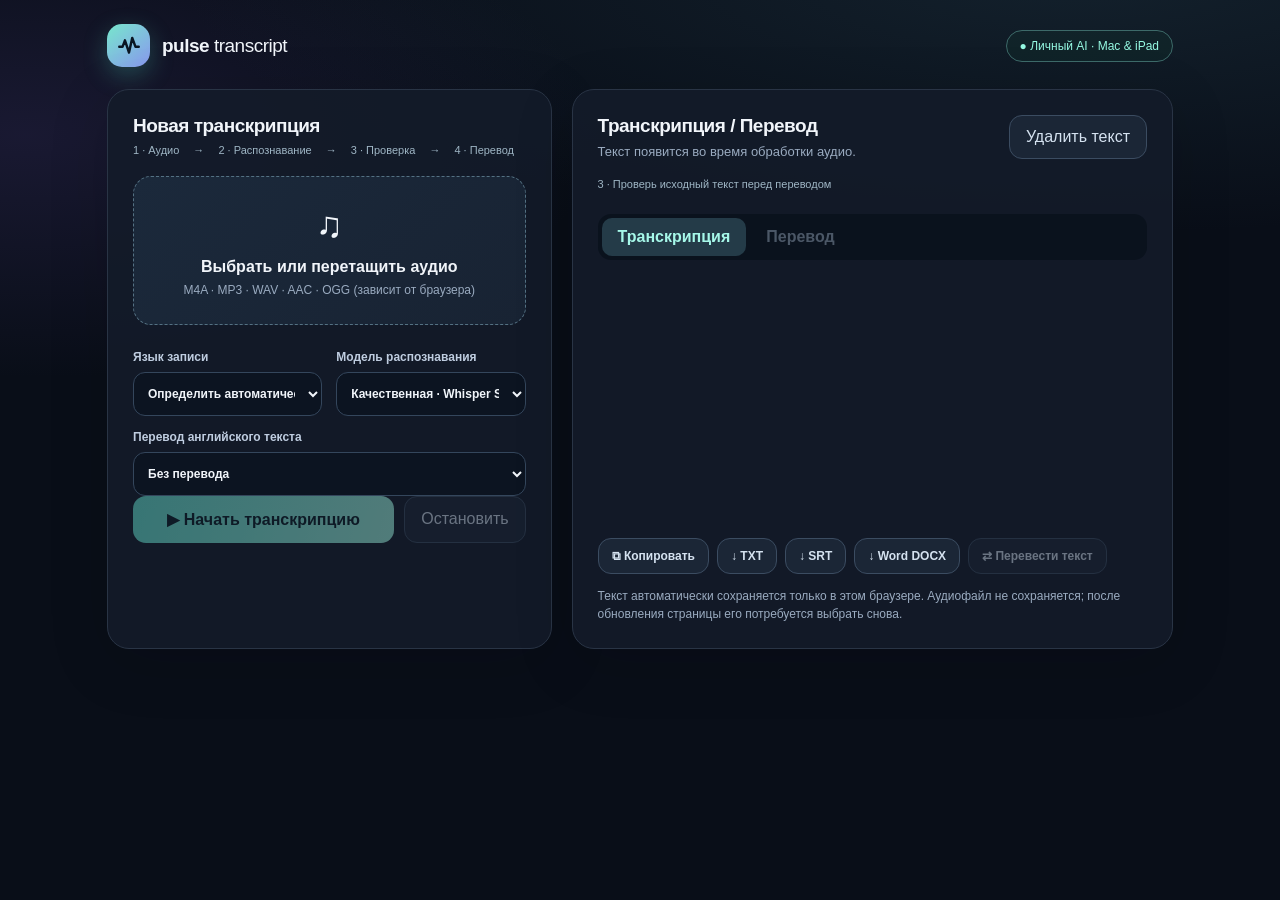
==== pulse-transcript/index.html @ ee22e363 "Begin four-stage transcription flow: overlapping chunks, deduplication, Small default, clear workflo" ====
<!doctype html>
<html lang="ru">
<head>
<meta charset="utf-8">
<meta name="viewport" content="width=device-width,initial-scale=1,viewport-fit=cover">
<meta name="theme-color" content="#0b101b">
<meta name="description" content="Pulse Transcript — личная транскрипция аудио и перевод прямо в браузере.">
<link rel="manifest" href="./manifest.webmanifest">
<link rel="icon" href="./icon.svg" type="image/svg+xml">
<title>Pulse Transcript — личный транскрибатор</title>
<style>
:root{color-scheme:dark;--bg:#090e18;--panel:#131b29;--stroke:#293445;--muted:#9aabc0;--text:#f1f5fa;--cyan:#65e6d3;--violet:#9f91ff;--error:#ffb0ad;--radius:22px}
*{box-sizing:border-box}html{font-family:-apple-system,BlinkMacSystemFont,"SF Pro Display",Inter,Arial,sans-serif;background:var(--bg);scroll-behavior:smooth}body{margin:0;color:var(--text);min-height:100vh;background:radial-gradient(ellipse 70% 29% at 84% -3%,#294a594f,transparent),radial-gradient(ellipse 45% 27% at 2% 15%,#392e6457,transparent),var(--bg)}button,select,textarea,input{font:inherit}button{cursor:pointer;touch-action:manipulation}button:disabled{opacity:.45;cursor:not-allowed}button:focus-visible,select:focus-visible,textarea:focus-visible,.drop:focus-visible{outline:3px solid var(--cyan);outline-offset:3px}a{color:var(--cyan)}.wrap{max-width:1110px;margin:auto;padding:24px 22px 65px}header{display:flex;align-items:center;justify-content:space-between;gap:15px;margin-bottom:22px}.brand{display:flex;gap:12px;align-items:center;font-size:19px;font-weight:750;letter-spacing:-.5px}.logo{display:grid;place-items:center;width:43px;height:43px;background:linear-gradient(140deg,#77e7cc,#8998ef);border-radius:15px;color:#091522;box-shadow:0 8px 25px #4bcbb04a}.logo svg{width:26px;height:26px}.quiet{color:var(--muted);font-size:13px}.tag{border:1px solid #3d6a69;border-radius:40px;padding:8px 13px;font-size:12px;color:#95f9e2;background:#12352e4f}.hero{max-width:770px;margin-bottom:29px}.eyebrow{font-size:11px;text-transform:uppercase;letter-spacing:3px;color:var(--cyan);font-weight:750}.hero h1{font-size:clamp(36px,5vw,61px);line-height:1.08;letter-spacing:-2.3px;font-weight:760;margin:13px 0 18px}.gradient{background:linear-gradient(105deg,#70e4d2 0%,#98aaff 84%);-webkit-background-clip:text;background-clip:text;color:transparent}.hero p{font-size:16px;color:#b0bfd1;line-height:1.55;max-width:640px}.layout{display:grid;grid-template-columns:minmax(0,.85fr) minmax(0,1.15fr);gap:20px;align-items:stretch}.panel{background:#131b29e8;border:1px solid var(--stroke);border-radius:var(--radius);padding:25px;box-shadow:0 14px 60px #02050c25}.panel h2{margin:0 0 5px;font-size:19px;letter-spacing:-.5px}.stage-hint{color:#9fb6c5;font-size:11px;line-height:1.6;margin:4px 0 16px}.panel .sub{font-size:13px;color:var(--muted);margin:0 0 20px;line-height:1.5}.drop{border:1.5px dashed #547183;border-radius:18px;background:linear-gradient(140deg,#1b293b,#182333);padding:27px 16px;text-align:center;transition:.2s;cursor:pointer}.drop:hover,.drop.drag{border-color:var(--cyan);background:#1e3843}.drop .big{font-size:36px;display:block;margin-bottom:12px}.drop strong{display:block;font-size:16px}.drop small{display:block;color:var(--muted);font-size:12px;margin-top:7px}.fileinfo{padding:13px 0 3px;color:#cfe0ee;font-size:13px;overflow-wrap:anywhere}.fileinfo:empty{display:none}.settings{display:grid;grid-template-columns:1fr 1fr;gap:14px;margin-top:17px}label.field{display:grid;gap:8px;font-size:12px;font-weight:650;color:#bfcde0}select{width:100%;min-width:0;background:#0c1421;border:1px solid #34465c;color:#f1f5fa;border-radius:12px;padding:13px 10px}.span{grid-column:1/-1}.note{font-size:12px;line-height:1.5;color:var(--muted);margin:13px 0 20px}.controls{display:flex;gap:10px;flex-wrap:wrap}.primary{background:linear-gradient(105deg,var(--cyan),#9ef4df);color:#0a1d26;border:0;border-radius:13px;font-weight:800;padding:14px 19px;flex:1}.secondary{border:1px solid #3b4c61;color:#d5e2f0;background:#1b2636;border-radius:13px;padding:12px 16px}.primary:not(:disabled):active,.secondary:not(:disabled):active{transform:scale(.98)}.progress{margin-top:21px;padding:15px;border:1px solid #33485a;border-radius:15px;background:#0e1825}.progress[hidden],.result[hidden],#player[hidden]{display:none}.progress .between{display:flex;gap:10px;justify-content:space-between;font-size:12px;color:#b6c7d8}.bar{height:7px;background:#283545;border-radius:20px;overflow:hidden;margin:12px 0}.fill{background:linear-gradient(90deg,#70e4cf,#9786ff);height:100%;width:0;transition:width .3s}.msg{font-size:13px;color:#e0f3ea;line-height:1.45;overflow-wrap:anywhere}#player{width:100%;margin-top:10px;height:42px}#player::-webkit-media-controls-panel{background:#d4e5e8}.feature{display:grid;gap:12px}.featureitem{padding:14px 15px;border:1px solid #304052;border-radius:15px;display:flex;gap:11px;align-items:start}.dot{min-width:27px;height:27px;border-radius:9px;display:grid;place-items:center;background:#21423c;color:#9af6dd}.featureitem strong{font-size:13px}.featureitem div small{display:block;color:var(--muted);font-size:12px;margin-top:3px;line-height:1.4}.result{margin-top:0;min-height:560px;display:flex;flex-direction:column}.result .editor{flex:1;min-height:240px;max-height:65vh;overflow-y:auto}.result .export{margin-top:auto;padding-top:14px}.resulthead{display:flex;align-items:start;justify-content:space-between;gap:10px;flex-wrap:wrap}.tabs{display:inline-flex;gap:4px;padding:4px;background:#0a121d;border-radius:13px;margin:21px 0 13px}.tab{border:0;border-radius:10px;padding:10px 16px;background:transparent;color:var(--muted);font-weight:650}.tab.active{background:#243b48;color:#a6f8e9}.editor{display:grid;gap:10px;max-height:500px;overflow:auto;padding-right:4px}.segment{display:grid;grid-template-columns:69px minmax(0,1fr);gap:10px}.time{background:transparent;color:#77ddcf;border:none;font-size:12px;text-align:left;padding:11px 2px;align-self:start;font-variant-numeric:tabular-nums}.segment textarea{width:100%;min-height:80px;resize:vertical;background:#0d1623;color:#f4f7fa;border:1px solid #304154;border-radius:12px;padding:12px;line-height:1.55;font-size:14px}.export{display:flex;flex-wrap:wrap;gap:8px;margin-top:18px}.export button{padding:10px 13px;font-size:12px;font-weight:650}.fine{color:#9baec1;font-size:12px;line-height:1.6;margin-top:25px;border-top:1px solid #2c3948;padding-top:18px}.note b{color:#d3e0ed}footer{display:none}.warning{color:var(--error)}.hidden{display:none!important}
@media(max-width:760px){header{margin-bottom:18px}.layout{grid-template-columns:1fr}.wrap{padding:18px 15px 55px}.panel{padding:20px}.hero h1{letter-spacing:-1.7px}.hero p{font-size:14px}.settings{gap:12px}.result{min-height:400px}.result .editor{min-height:200px;max-height:55vh}.featureitem{padding:12px}.tag{font-size:10px;padding:7px 9px}}
@media(max-width:480px){.feature{grid-template-columns:1fr}.settings{grid-template-columns:1fr}.span{grid-column:auto}.brand{font-size:16px}.tag{max-width:115px;text-align:center}.resulthead{display:block}}
@media(prefers-reduced-motion:reduce){*,*:before,*:after{scroll-behavior:auto!important;transition:none!important}}
</style>
</head>
<body>
<div class="wrap">
<header>
<div class="brand"><div class="logo" aria-hidden="true"><svg viewBox="0 0 32 32" fill="none"><path d="M4 17h4l3-8 5 15 4-18 4 11h4" stroke="currentColor" stroke-width="3" stroke-linecap="round" stroke-linejoin="round"/></svg></div><span>pulse <span style="font-weight:430">transcript</span></span></div>
<span class="tag">● Личный AI · Mac & iPad</span>
</header>
<div class="layout">
<section class="panel" aria-label="Загрузка и настройки">
<h2>Новая транскрипция</h2><div class="stage-hint">1 · Аудио　 →　 2 · Распознавание　 →　 3 · Проверка　 →　 4 · Перевод</div>
<div class="drop" id="drop" tabindex="0" role="button" aria-label="Выбрать аудиофайл"><span class="big">♫</span><strong>Выбрать или перетащить аудио</strong><small>M4A · MP3 · WAV · AAC · OGG (зависит от браузера)</small></div>
<input type="file" id="file" accept="audio/*,.m4a,.mp3,.wav,.aac,.ogg,.mp4" class="hidden">
<div id="fileinfo" class="fileinfo" aria-live="polite"></div><div class="controls" style="margin-top:8px"><button class="secondary" id="repair" disabled hidden>♫ Исправить аудио (WAV)</button></div>
<audio id="player" controls hidden preload="metadata"></audio>
<div class="settings">
<label class="field">Язык записи<select id="language"><option value="auto">Определить автоматически</option><option value="en">Английский</option><option value="ru">Русский</option><option value="uk">Украинский</option></select></label>
<label class="field">Модель распознавания<select id="model"><option value="small">Качественная · Whisper Small</option><option value="base">Стандартная · Whisper Base</option><option value="tiny">Быстрая · Whisper Tiny</option></select></label>
<label class="field span">Перевод английского текста<select id="target"><option value="none">Без перевода</option><option value="ru">На русский</option><option value="uk">На украинский</option></select></label>
</div>

<div class="controls"><button class="primary" id="start" disabled>▶ Начать транскрипцию</button><button class="secondary" id="cancel" disabled>Остановить</button></div>
<div class="progress" id="progress" hidden aria-live="polite">
<div class="between"><span id="stage">Подготовка…</span><span id="percent">0%</span></div><div class="bar"><div class="fill" id="fill"></div></div><div id="msg" class="msg">Ожидание</div>
</div>
</section>
<section class="panel result" id="result">
<div class="resulthead"><div><h2 id="resulttitle">Транскрипция / Перевод</h2><p class="sub" id="resultsub" style="margin-bottom:0">Текст появится во время обработки аудио.</p></div><button class="secondary" id="clear">Удалить текст</button></div>
<div class="stage-hint" style="margin:14px 0 0">3 · Проверь исходный текст перед переводом</div><div class="tabs" role="tablist"><button class="tab active" id="taboriginal" role="tab" aria-selected="true">Транскрипция</button><button class="tab" id="tabtranslated" role="tab" aria-selected="false" disabled>Перевод</button></div>
<div id="editor" class="editor" aria-live="polite"></div>
<div class="export">
<button class="secondary" id="copy">⧉ Копировать</button>
<button class="secondary" id="txt">↓ TXT</button>
<button class="secondary" id="srt">↓ SRT</button>
<button class="secondary" id="docx">↓ Word DOCX</button>
<button class="secondary" id="translate">⇄ Перевести текст</button>
</div>
<p class="note" style="margin-bottom:0">Текст автоматически сохраняется только в этом браузере. Аудиофайл не сохраняется; после обновления страницы его потребуется выбрать снова.</p>
</section>
</div>

<footer>Pulse Transcript · персональный проект · локальная обработка AI</footer>
</div>
<script type="module">
const el = (id) => document.getElementById(id);
const state = { file:null, url:null, chunks:[], transcribed:false, translated:false, view:"text", running:false, stop:false, name:"Транскрипция", source:"auto" };
const modelCache = new Map();let verifiedAudio = null;
let pipelineLib = null;
const storageKey = "pulse-transcript-v01";
function status(text, pct){el("progress").hidden=false;el("stage").textContent=text; const p=Math.max(0,Math.min(100,Math.round(pct||0)));el("percent").textContent=p+"%";el("fill").style.width=p+"%";}
function message(str, isError=false){el("progress").hidden=false;el("msg").textContent=str;el("msg").className="msg"+(isError?" warning":"");}
function buttons(){el("repair").disabled=!state.file||state.running;el("start").disabled=!state.file||state.running;el("cancel").disabled=!state.running;el("translate").disabled=state.running||!state.transcribed;el("clear").disabled=state.running;}
function isVideoFile(file){return /\.(mp4|m4v|mov|webm)$/i.test(file?.name||"") || /^video\//.test(file?.type||"");}
async function playerDuration(){
 const player=el("player");
 if(Number.isFinite(player.duration)&&player.duration>0)return player.duration;
 return new Promise(resolve=>{
  const done=()=>{cleanup();resolve(Number.isFinite(player.duration)&&player.duration>0?player.duration:null);};
  const cleanup=()=>{clearTimeout(timer);player.removeEventListener("loadedmetadata",done);player.removeEventListener("durationchange",done);player.removeEventListener("error",done);};
  const timer=setTimeout(done,4000);
  player.addEventListener("loadedmetadata",done,{once:true});
  player.addEventListener("durationchange",done,{once:true});
  player.addEventListener("error",done,{once:true});
 });
}
function filePicked(file){if(!file)return; if(state.running){message("Останови текущую обработку прежде чем менять файл.",true);return;}if(state.url)URL.revokeObjectURL(state.url);state.file=file;verifiedAudio=null;el("repair").hidden=false;state.url=URL.createObjectURL(file);el("player").src=state.url;el("player").hidden=false;el("fileinfo").textContent=file.name+" · "+(file.size/1048576).toFixed(1)+" МБ"; if(isVideoFile(file)){status("Видеофайл MP4/MOV",0);message("Видеофайлы иногда декодируются в Safari не полностью. Перед началом приложение сверит длительность звука с длительностью файла. Если есть расхождение, извлеки аудио в M4A.",false);}buttons();}
el("drop").addEventListener("click",()=>el("file").click());el("drop").addEventListener("keydown",e=>{if(e.key==="Enter"||e.key===" "){e.preventDefault();el("file").click();}});
el("file").addEventListener("change",e=>filePicked(e.target.files[0]));
for(const ev of ["dragover","dragenter"])el("drop").addEventListener(ev,e=>{e.preventDefault();el("drop").classList.add("drag");});
for(const ev of ["dragleave","drop"])el("drop").addEventListener(ev,e=>{e.preventDefault();el("drop").classList.remove("drag");});
el("drop").addEventListener("drop",e=>filePicked(Array.from(e.dataTransfer.files).find(f=>f.type.startsWith("audio/"))||e.dataTransfer.files[0]));
function save(){try{localStorage.setItem(storageKey,JSON.stringify({name:state.name,chunks:state.chunks,source:state.source}));}catch(e){message("Текст готов, но не удалось сохранить его в памяти браузера. Скачай TXT.",true);}}
function load(){try{const data=JSON.parse(localStorage.getItem(storageKey)||"null");if(data&&Array.isArray(data.chunks)&&data.chunks.length){state.name=String(data.name||"Транскрипция");state.chunks=data.chunks.map(c=>({start:Number(c.start)||0,end:Number(c.end)||0,text:String(c.text||""),translation:String(c.translation||"")}));state.source=String(data.source||"auto");state.transcribed=true;state.translated=state.chunks.some(c=>c.translation);render();}}catch(e){}}
const time = (s)=>{const n=Math.max(0,Math.floor(s));return String(Math.floor(n/3600)).padStart(2,"0")+":"+String(Math.floor(n%3600/60)).padStart(2,"0")+":"+String(n%60).padStart(2,"0");};
function render(){el("result").hidden=false; if(!state.transcribed){el("resulttitle").textContent="Транскрипция / Перевод";el("resultsub").textContent="Текст появится во время обработки аудио.";el("editor").replaceChildren();el("tabtranslated").disabled=true;el("clear").disabled=true;el("translate").disabled=true;return;}el("resulttitle").textContent=state.name;el("resultsub").textContent=state.chunks.length+" фрагментов · текст можно редактировать";el("tabtranslated").disabled=!state.translated;el("taboriginal").classList.toggle("active",state.view==="text");el("tabtranslated").classList.toggle("active",state.view==="translation");el("taboriginal").setAttribute("aria-selected",state.view==="text");el("tabtranslated").setAttribute("aria-selected",state.view==="translation");const container=el("editor");container.replaceChildren();state.chunks.forEach((chunk,i)=>{const line=document.createElement("div");line.className="segment";const t=document.createElement("button");t.className="time";t.type="button";t.textContent=time(chunk.start);t.title="Прослушать с этой секунды";t.addEventListener("click",()=>{if(state.url){el("player").currentTime=chunk.start;el("player").play().catch(()=>{});}else message("Для прослушивания снова выбери исходный аудиофайл.");});const area=document.createElement("textarea");area.setAttribute("aria-label","Фрагмент "+(i+1));area.value=state.view==="translation"?chunk.translation:chunk.text;area.addEventListener("input",()=>{chunk[state.view==="translation"?"translation":"text"]=area.value;save();});line.append(t,area);container.append(line);});buttons();}
function currentLines(){return state.chunks.map(c=>state.view==="translation"?c.translation:c.text);}
function plain(){return currentLines().filter(s=>s.trim()).join("\n\n");}
function download(name,blob){const url=URL.createObjectURL(blob),a=document.createElement("a");a.href=url;a.download=name;document.body.append(a);a.click();a.remove();setTimeout(()=>URL.revokeObjectURL(url),10000);}
function baseName(){return(state.name||"transcript").replace(/\.[^.]+$/,"").replace(/[\\/:*?"<>|]+/g,"_").slice(0,90);}
function textBlob(t,mime){return new Blob(["\ufeff",t],{type:mime||"text/plain;charset=utf-8"});}
function srtString(){return state.chunks.map((c,i)=>{const fmt=n=>time(n).replace(".",",")+",000";return (i+1)+"\n"+fmt(c.start)+" --> "+fmt(c.end)+"\n"+(state.view==="translation"?c.translation:c.text).trim()+"\n";}).join("\n");}
function xmlEscape(s){return String(s).replace(/&/g,"&amp;").replace(/</g,"&lt;").replace(/>/g,"&gt;").replace(/"/g,"&quot;").replace(/'/g,"&apos;");}
function docxXml(){const par=(text)=>"<w:p><w:r><w:t xml:space=\"preserve\">"+xmlEscape(text)+"</w:t></w:r></w:p>";return '<?xml version="1.0" encoding="UTF-8" standalone="yes"?><w:document xmlns:w="http://schemas.openxmlformats.org/wordprocessingml/2006/main"><w:body>'+par(state.name)+state.chunks.map(c=>par("["+time(c.start)+"] "+(state.view==="translation"?c.translation:c.text))).join("")+"<w:sectPr/></w:body></w:document>";}
async function saveDocx(){try{const mod=await import("https://cdn.jsdelivr.net/npm/fflate@0.8.2/esm/browser.js");const enc=new TextEncoder();const files={"[Content_Types].xml":enc.encode('<?xml version="1.0" encoding="UTF-8"?><Types xmlns="http://schemas.openxmlformats.org/package/2006/content-types"><Default Extension="rels" ContentType="application/vnd.openxmlformats-package.relationships+xml"/><Default Extension="xml" ContentType="application/xml"/><Override PartName="/word/document.xml" ContentType="application/vnd.openxmlformats-officedocument.wordprocessingml.document.main+xml"/></Types>'),"_rels/.rels":enc.encode('<?xml version="1.0" encoding="UTF-8"?><Relationships xmlns="http://schemas.openxmlformats.org/package/2006/relationships"><Relationship Id="rId1" Type="http://schemas.openxmlformats.org/officeDocument/2006/relationships/officeDocument" Target="word/document.xml"/></Relationships>'),"word/document.xml":enc.encode(docxXml())};download(baseName()+(state.view==="translation"?"-перевод":"")+".docx",new Blob([mod.zipSync(files)],{type:"application/vnd.openxmlformats-officedocument.wordprocessingml.document"}));}catch(err){message("Не удалось создать DOCX: "+err.message+". Можно сохранить TXT.",true);}}
el("taboriginal").addEventListener("click",()=>{state.view="text";render();});el("tabtranslated").addEventListener("click",()=>{if(state.translated){state.view="translation";render();}});
el("copy").addEventListener("click",async()=>{try{await navigator.clipboard.writeText(plain());message("Текст скопирован.");}catch(e){message("Не удалось скопировать. Выбери и скопируй текст вручную.",true);}});
el("txt").addEventListener("click",()=>download(baseName()+(state.view==="translation"?"-перевод":"")+".txt",textBlob(plain())));
el("srt").addEventListener("click",()=>download(baseName()+(state.view==="translation"?"-перевод":"")+".srt",textBlob(srtString())));
el("docx").addEventListener("click",saveDocx);
el("clear").addEventListener("click",()=>{if(!confirm("Удалить сохранённый текст транскрипции?"))return;localStorage.removeItem(storageKey);state.chunks=[];state.transcribed=false;state.translated=false;state.view="text";render();});
el("cancel").addEventListener("click",()=>{state.stop=true;message("Остановка после текущего фрагмента…");});
function toggleRunning(on){state.running=on;buttons();el("language").disabled=on;el("model").disabled=on;el("target").disabled=on;}
async function lib(){if(!pipelineLib){const mod=await import("https://cdn.jsdelivr.net/npm/@huggingface/transformers@3.8.1");pipelineLib=mod.pipeline;mod.env.allowLocalModels=false;}return pipelineLib;}
async function getAsr(){const model="onnx-community/whisper-"+el("model").value;const device=navigator.gpu?"webgpu":"wasm";const key=model+":"+device;if(modelCache.has(key))return modelCache.get(key);status("Загрузка модели распознавания",2);message("При первом запуске загружаются файлы модели. Это может занять некоторое время.");const pipe=await lib();let asr;try{asr=await pipe("automatic-speech-recognition",model,{device:device,dtype:device==="webgpu"?{encoder_model:"fp32",decoder_model_merged:"q4"}:"q8",progress_callback:(x)=>{if(x.status==="progress"&&Number.isFinite(x.progress)){status("Загрузка модели",Math.min(9,x.progress*.09));message("Загружается "+(x.file||"")+" — "+Math.round(x.progress)+"%");}}});}catch(e){if(device!=="webgpu")throw e;message("WebGPU недоступен для этой модели. Пробую режим CPU…");asr=await pipe("automatic-speech-recognition",model,{device:"wasm",dtype:"q8"});}modelCache.set(key,asr);return asr;}
async function getTranslator(target){const key="translation:"+target;if(modelCache.has(key))return modelCache.get(key);const model=target==="ru"?"Xenova/opus-mt-en-ru":"Xenova/opus-mt-en-uk";status("Загрузка модели перевода",88);message("Модель перевода загружается впервые. Для длинного текста перевод может занимать время.");const fn=await lib();const tr=await fn("translation",model,{device:"wasm",dtype:"q8"});modelCache.set(key,tr);return tr;}
function normalWords(s){return String(s).toLocaleLowerCase("uk").replace(/[^\p{L}\p{N}\s]/gu," ").trim().split(/\s+/).filter(Boolean);}
function removeOverlap(previous,current){
 const left=normalWords(previous),right=normalWords(current);
 // Avoid deleting repeated speech unless there are at least three exactly matching words.
 for(let count=Math.min(20,left.length,right.length);count>=3;count--){
  if(left.slice(-count).join(" ")===right.slice(0,count).join(" ")){
   const parts=current.match(/\S+\s*/g)||[];
   return parts.slice(count).join("").trim();
  }
 }
 return current;
}
function isQuiet(samples){let energy=0;for(let i=0;i<samples.length;i+=8)energy+=samples[i]*samples[i];return Math.sqrt(energy/Math.ceil(samples.length/8))<0.002;}function isLooping(text){const words=String(text).toLowerCase().split(/\s+/).filter(Boolean);if(words.length<15)return false;const freq=new Map();for(let i=0;i+2<words.length;i++){const k=words.slice(i,i+3).join(" ");freq.set(k,(freq.get(k)||0)+1);}return Math.max(0,...freq.values())>=5;}function convertSegment(buffer,begin,end){const sr=buffer.sampleRate,channels=[];for(let i=0;i<buffer.numberOfChannels;i++)channels.push(buffer.getChannelData(i));const count=Math.max(1,Math.ceil((end-begin)*16000)),out=new Float32Array(count);for(let i=0;i<count;i++){const at=(begin+i/16000)*sr;const p=Math.min(channels[0].length-1,Math.floor(at));const next=Math.min(channels[0].length-1,p+1);const frac=at-p;let v=0;for(const ch of channels)v+=ch[p]*(1-frac)+ch[next]*frac;out[i]=v/channels.length;}return out;}
async function doTranslation(){const target=el("target").value;if(target==="none")return;if(state.source!=="en"){message("Перевод работает для английской речи. Для нового файла выбери язык «Английский».",true);return;}const tr=await getTranslator(target);for(let i=0;i<state.chunks.length;i++){if(state.stop)break;const source=state.chunks[i].text.trim();status("Перевод текста",88+12*i/Math.max(1,state.chunks.length));message("Фрагмент "+(i+1)+" из "+state.chunks.length);if(!source){state.chunks[i].translation="";continue;}const res=await tr(source,{max_new_tokens:256});state.chunks[i].translation=String(res[0]?.translation_text||res[0]?.generated_text||"");save();}state.translated=state.chunks.some(c=>c.translation);if(state.translated)state.view="translation";save();render();}


async function bounded(promise,ms,step){
 let timer;
 try{
  return await Promise.race([promise,new Promise((_,reject)=>{timer=setTimeout(()=>reject(new Error(step+": превышено время ожидания. Проверь подключение к интернету и попробуй ещё раз.")),ms);})]);
 }finally{clearTimeout(timer);}
}
el("repair").addEventListener("click",async()=>{
 if(!state.file||state.running)return;
 const original=state.file;
 state.stop=false;
 toggleRunning(true);
 status("Подготовка FFmpeg",1);
 message("Загружаю конвертер. Для первого запуска нужен интернет.");
 let ffmpeg,coreBlobURL,wasmBlobURL;
 try{
   const [m,u]=await bounded(Promise.all([
     import("https://cdn.jsdelivr.net/npm/@ffmpeg/ffmpeg@0.12.15/dist/esm/index.js"),
     import("https://cdn.jsdelivr.net/npm/@ffmpeg/util@0.12.2/dist/esm/index.js")
   ]),90000,"Загрузка модулей FFmpeg");
   if(state.stop)throw new Error("Отменено.");
   ffmpeg=new m.FFmpeg();
   const base="https://cdn.jsdelivr.net/npm/@ffmpeg/core@0.12.10/dist/esm";
   status("Загрузка JavaScript-ядра",10);
   message("Скачиваю файлы FFmpeg с сервера.");
   coreBlobURL=await bounded(u.toBlobURL(base+"/ffmpeg-core.js","text/javascript"),90000,"Загрузка ffmpeg-core.js");
   status("Загрузка WebAssembly-ядра",30);
   message("Скачиваю WebAssembly. Это самый большой компонент.");
   wasmBlobURL=await bounded(u.toBlobURL(base+"/ffmpeg-core.wasm","application/wasm"),120000,"Загрузка ffmpeg-core.wasm");
   if(state.stop)throw new Error("Отменено.");
   status("Запуск FFmpeg",65);
   message("Запускаю отдельный поток конвертации.");
   const classWorkerURL=new URL("./ffmpeg-loader-worker.js",document.baseURI).href;
   await bounded(ffmpeg.load({classWorkerURL,coreURL:coreBlobURL,wasmURL:wasmBlobURL}),90000,"Запуск FFmpeg Worker");
   if(state.stop)throw new Error("Отменено.");
   status("Чтение файла",70);
   message("Передаю исходную запись в FFmpeg.");
   const extension=(original.name.split(".").pop()||"m4a").replace(/[^a-z0-9]/gi,"").slice(0,8);
   const source="input."+extension;
   await ffmpeg.writeFile(source,await u.fetchFile(original));
   let lastProgress=0;
   ffmpeg.on("progress",({progress})=>{
     if(Number.isFinite(progress)&&progress>=0&&progress<=1){
       const p=Math.round(progress*100);
       if(p>=lastProgress){lastProgress=p;status("Конвертация в WAV",70+Math.min(24,Math.round(progress*24)));message("Обработка записи: "+p+"%. Не закрывай эту вкладку.");}
     }
   });
   if(state.stop)throw new Error("Отменено.");
   status("Конвертация в WAV",70);
   message("FFmpeg преобразует исходную запись в WAV 16 кГц (моно).");
   const rc=await bounded(ffmpeg.exec(["-i",source,"-vn","-ar","16000","-ac","1","-c:a","pcm_s16le","fixed.wav"]),600000,"Конвертация аудио");
   if(rc!==0)throw new Error("FFmpeg не смог прочитать аудиодорожку (код "+rc+").");
   status("Сохранение WAV",95);
   const raw=await ffmpeg.readFile("fixed.wav");
   const wav=new File([new Uint8Array(raw)],original.name.replace(/\.[^.]+$/,"")+"-fixed.wav",{type:"audio/wav"});
   if(!wav.size||wav.size<1000)throw new Error("Созданный WAV пуст.");
   toggleRunning(false);
   filePicked(wav);
   status("Аудио преобразовано",100);
   message("WAV готов: "+(wav.size/1048576).toFixed(1)+" МБ. Сверь его длительность в плеере с оригиналом и нажми «Начать транскрипцию».");
 }catch(error){
   status("Не удалось преобразовать",0);
   message("Не удалось загрузить или запустить FFmpeg: "+(error?.message||error)+". Исходный аудиофайл не изменён. Если ошибка повторяется, на Mac можно преобразовать запись через другое приложение, поддерживающее ALAC.",true);
 }finally{
   if(ffmpeg)try{ffmpeg.terminate();}catch(e){}
   if(coreBlobURL)URL.revokeObjectURL(coreBlobURL);
   if(wasmBlobURL)URL.revokeObjectURL(wasmBlobURL);
   toggleRunning(false);
 }
});
el("start").addEventListener("click",async()=>{if(!state.file||state.running)return;const target=el("target").value,lang=el("language").value;if(target!=="none"&&lang!=="en"){message("Чтобы перевести на русский или украинский, выбери язык записи «Английский».",true);return;}toggleRunning(true);state.stop=false;status("Проверка аудио",0);message("Сравниваю длительность записи и доступного для распознавания звука…");try{status("Чтение аудиофайла",10);message("Декодирую аудио. Длинные записи могут потребовать много оперативной памяти.");const ctx=new (window.AudioContext||window.webkitAudioContext)();let audio;try{const bytes=await state.file.arrayBuffer();audio=await ctx.decodeAudioData(bytes);}finally{await ctx.close();}const duration=audio.duration;
const displayed=await playerDuration();
if(displayed && Math.abs(displayed-duration)>Math.max(3,displayed*.015)){el("repair").hidden=false;
 const missing=Math.max(0,displayed-duration);
 throw new Error("НЕПОЛНЫЙ АУДИОПОТОК: плеер показывает "+time(displayed)+", но браузер смог декодировать только "+time(duration)+(missing>0?" (не хватает "+time(missing)+")":"")+". Нельзя считать это полной транскрипцией. Нажми «Исправить аудио (WAV)» или на Mac: открой MP4 в QuickTime Player → Файл → Экспортировать как → Только аудио (Audio Only). Сохрани M4A и загрузи его сюда. Исходный текст сохранён.");
}
if(state.stop)throw new Error("Остановлено");
state.source=lang;state.chunks=[];state.transcribed=false;state.translated=false;state.view="text";state.name=state.file.name;render();
const transcriber=await getAsr();
const chunkSize=22;const overlapSeconds=2;const total=Math.ceil(duration/chunkSize);if(!total)throw new Error("Аудиозапись пуста");for(let i=0;i<total;i++){if(state.stop)break;const start=i*chunkSize,end=Math.min(duration,start+chunkSize);const audioStart=Math.max(0,start-(i>0?overlapSeconds:0));status("Транскрипция · "+(i+1)+"/"+total,10+78*i/total);message("Аудио "+time(start)+" – "+time(end)+" из "+time(duration)+" · "+(i+1)+"/"+total+" фрагментов. Не закрывай страницу.");const input=convertSegment(audio,audioStart,end);let options={task:"transcribe",return_timestamps:false,max_new_tokens:384,no_repeat_ngram_size:6};if(lang!=="auto")options.language=lang;let result; if(isQuiet(input)){result={text:""};}else{result=await transcriber(input,options);}let recognised=String(result.text||"").trim();if(i>0&&state.chunks.length)recognised=removeOverlap(state.chunks[state.chunks.length-1].text,recognised);if(isLooping(recognised)){recognised="[ТРЕБУЕТ ПРОВЕРКИ: модель зациклилась на этом фрагменте — прослушай аудио]";}state.chunks.push({start,end,text:recognised,translation:""});state.transcribed=true;save();render();}audio=null;if(state.stop){status("Остановлено",88);message("Обработано "+state.chunks.length+" фрагментов. Доступен частичный текст.");}else if(target!=="none"){await doTranslation();if(state.stop)message("Остановлено. Уже обработанный текст сохранён.");}else{status("Готово",100);message("Обработана вся запись: "+time(duration)+" из "+time(duration)+". Проверь текст и сохрани результат.");}if(!state.stop){status("Готово",100);message("Обработана вся запись: "+time(duration)+" из "+time(duration)+". Можно исправить и сохранить текст.");}render();if(state.transcribed && window.innerWidth<761)el("result").scrollIntoView({behavior:"smooth",block:"start"});}catch(e){const msg=String(e?.message||e);if(msg.startsWith("НЕПОЛНЫЙ АУДИОПОТОК")){status("Длительность аудио не совпадает",0);message(msg,true);}else{status("Транскрипция прервана",state.transcribed?Math.round(10+78*state.chunks.length/Math.max(1,Math.ceil((el("player").duration||0)/22))):0);message("Обработка прервана. "+msg+(state.transcribed?" Обработанные фрагменты сохранены.":" Ранее сохранённый текст не изменён."),true);}if(state.transcribed)render();}finally{toggleRunning(false);}});
el("translate").addEventListener("click",async()=>{if(state.running||!state.transcribed)return;if(el("target").value==="none"){message("Сначала выбери язык перевода в настройках.",true);return;}state.source=state.source==="auto"?el("language").value:state.source;if(state.source!=="en"){message("Этот переводчик рассчитан на английский исходный текст. Для новой записи выбери английский.",true);return;}state.stop=false;toggleRunning(true);try{await doTranslation();status("Готово",100);message("Перевод готов, отредактируй и сохрани.");}catch(e){message("Ошибка перевода: "+(e?.message||e),true);}finally{toggleRunning(false);}});
load();buttons();
if("serviceWorker" in navigator)navigator.serviceWorker.register("./sw.js").catch(()=>{});
</script>
</body>
</html>
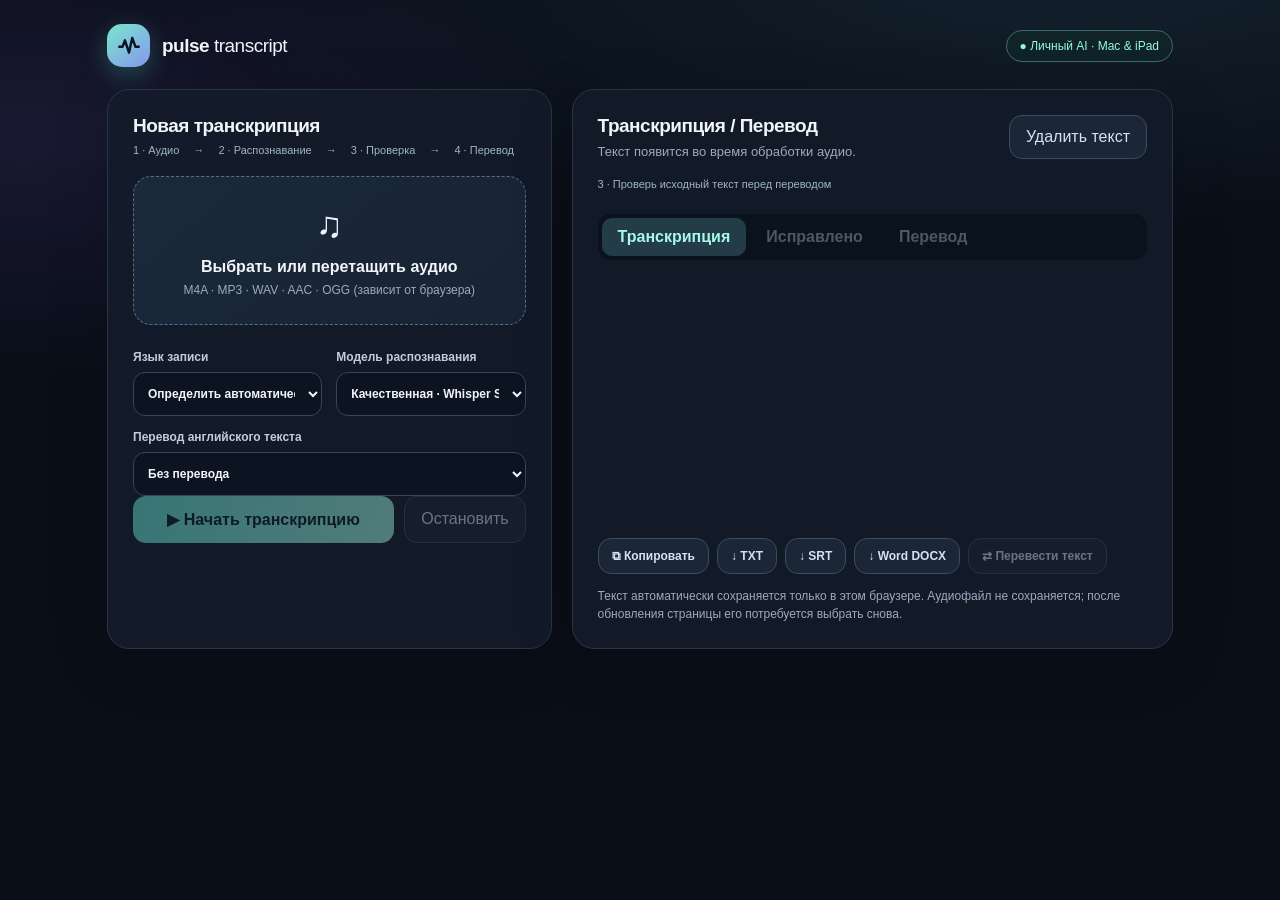
==== commit 8f5392e5: "Add optional Mac Ollama correction tab with original preserved and editable review draft" ====
--- a/pulse-transcript/index.html
+++ b/pulse-transcript/index.html
@@ -42,14 +42,14 @@
 </section>
 <section class="panel result" id="result">
 <div class="resulthead"><div><h2 id="resulttitle">Транскрипция / Перевод</h2><p class="sub" id="resultsub" style="margin-bottom:0">Текст появится во время обработки аудио.</p></div><button class="secondary" id="clear">Удалить текст</button></div>
-<div class="stage-hint" style="margin:14px 0 0">3 · Проверь исходный текст перед переводом</div><div class="tabs" role="tablist"><button class="tab active" id="taboriginal" role="tab" aria-selected="true">Транскрипция</button><button class="tab" id="tabtranslated" role="tab" aria-selected="false" disabled>Перевод</button></div>
+<div class="stage-hint" style="margin:14px 0 0">3 · Проверь исходный текст перед переводом</div><div class="tabs" role="tablist"><button class="tab active" id="taboriginal" role="tab" aria-selected="true">Транскрипция</button><button class="tab" id="tabcorrected" role="tab" aria-selected="false" disabled>Исправлено</button><button class="tab" id="tabtranslated" role="tab" aria-selected="false" disabled>Перевод</button></div>
 <div id="editor" class="editor" aria-live="polite"></div>
 <div class="export">
 <button class="secondary" id="copy">⧉ Копировать</button>
 <button class="secondary" id="txt">↓ TXT</button>
 <button class="secondary" id="srt">↓ SRT</button>
 <button class="secondary" id="docx">↓ Word DOCX</button>
-<button class="secondary" id="translate">⇄ Перевести текст</button>
+<button class="secondary" id="correct" hidden disabled>✎ Исправить текст на Mac</button><button class="secondary" id="translate">⇄ Перевести текст</button>
 </div>
 <p class="note" style="margin-bottom:0">Текст автоматически сохраняется только в этом браузере. Аудиофайл не сохраняется; после обновления страницы его потребуется выбрать снова.</p>
 </section>
@@ -59,13 +59,13 @@
 </div>
 <script type="module">
 const el = (id) => document.getElementById(id);
-const state = { file:null, url:null, chunks:[], transcribed:false, translated:false, view:"text", running:false, stop:false, name:"Транскрипция", source:"auto" };
+const state = { file:null, url:null, chunks:[], transcribed:false, translated:false, view:"text", running:false, macRunning:false, stop:false, name:"Транскрипция", source:"auto" };
 const modelCache = new Map();let verifiedAudio = null;
 let pipelineLib = null;
 const storageKey = "pulse-transcript-v01";
 function status(text, pct){el("progress").hidden=false;el("stage").textContent=text; const p=Math.max(0,Math.min(100,Math.round(pct||0)));el("percent").textContent=p+"%";el("fill").style.width=p+"%";}
 function message(str, isError=false){el("progress").hidden=false;el("msg").textContent=str;el("msg").className="msg"+(isError?" warning":"");}
-function buttons(){el("repair").disabled=!state.file||state.running;el("start").disabled=!state.file||state.running;el("cancel").disabled=!state.running;el("translate").disabled=state.running||!state.transcribed;el("clear").disabled=state.running;}
+function buttons(){el("repair").disabled=!state.file||state.running;el("start").disabled=!state.file||state.running;el("cancel").disabled=!state.running||state.macRunning;el("translate").disabled=state.running||!state.transcribed;el("correct").disabled=state.running||!state.transcribed||!macBridgeReady;el("clear").disabled=state.running;}
 function isVideoFile(file){return /\.(mp4|m4v|mov|webm)$/i.test(file?.name||"") || /^video\//.test(file?.type||"");}
 async function playerDuration(){
  const player=el("player");
@@ -86,19 +86,21 @@
 for(const ev of ["dragleave","drop"])el("drop").addEventListener(ev,e=>{e.preventDefault();el("drop").classList.remove("drag");});
 el("drop").addEventListener("drop",e=>filePicked(Array.from(e.dataTransfer.files).find(f=>f.type.startsWith("audio/"))||e.dataTransfer.files[0]));
 function save(){try{localStorage.setItem(storageKey,JSON.stringify({name:state.name,chunks:state.chunks,source:state.source}));}catch(e){message("Текст готов, но не удалось сохранить его в памяти браузера. Скачай TXT.",true);}}
-function load(){try{const data=JSON.parse(localStorage.getItem(storageKey)||"null");if(data&&Array.isArray(data.chunks)&&data.chunks.length){state.name=String(data.name||"Транскрипция");state.chunks=data.chunks.map(c=>({start:Number(c.start)||0,end:Number(c.end)||0,text:String(c.text||""),translation:String(c.translation||"")}));state.source=String(data.source||"auto");state.transcribed=true;state.translated=state.chunks.some(c=>c.translation);render();}}catch(e){}}
+function load(){try{const data=JSON.parse(localStorage.getItem(storageKey)||"null");if(data&&Array.isArray(data.chunks)&&data.chunks.length){state.name=String(data.name||"Транскрипция");state.chunks=data.chunks.map(c=>({start:Number(c.start)||0,end:Number(c.end)||0,text:String(c.text||""),raw:String(c.raw??c.text??""),warning:!!c.warning,corrected:String(c.corrected||""),translation:String(c.translation||"")}));state.source=String(data.source||"auto");state.transcribed=true;state.translated=state.chunks.some(c=>c.translation);render();}}catch(e){}}
 const time = (s)=>{const n=Math.max(0,Math.floor(s));return String(Math.floor(n/3600)).padStart(2,"0")+":"+String(Math.floor(n%3600/60)).padStart(2,"0")+":"+String(n%60).padStart(2,"0");};
-function render(){el("result").hidden=false; if(!state.transcribed){el("resulttitle").textContent="Транскрипция / Перевод";el("resultsub").textContent="Текст появится во время обработки аудио.";el("editor").replaceChildren();el("tabtranslated").disabled=true;el("clear").disabled=true;el("translate").disabled=true;return;}el("resulttitle").textContent=state.name;el("resultsub").textContent=state.chunks.length+" фрагментов · текст можно редактировать";el("tabtranslated").disabled=!state.translated;el("taboriginal").classList.toggle("active",state.view==="text");el("tabtranslated").classList.toggle("active",state.view==="translation");el("taboriginal").setAttribute("aria-selected",state.view==="text");el("tabtranslated").setAttribute("aria-selected",state.view==="translation");const container=el("editor");container.replaceChildren();state.chunks.forEach((chunk,i)=>{const line=document.createElement("div");line.className="segment";const t=document.createElement("button");t.className="time";t.type="button";t.textContent=time(chunk.start);t.title="Прослушать с этой секунды";t.addEventListener("click",()=>{if(state.url){el("player").currentTime=chunk.start;el("player").play().catch(()=>{});}else message("Для прослушивания снова выбери исходный аудиофайл.");});const area=document.createElement("textarea");area.setAttribute("aria-label","Фрагмент "+(i+1));area.value=state.view==="translation"?chunk.translation:chunk.text;area.addEventListener("input",()=>{chunk[state.view==="translation"?"translation":"text"]=area.value;save();});line.append(t,area);container.append(line);});buttons();}
-function currentLines(){return state.chunks.map(c=>state.view==="translation"?c.translation:c.text);}
+function render(){el("result").hidden=false; if(!state.transcribed){el("resulttitle").textContent="Транскрипция / Перевод";el("resultsub").textContent="Текст появится во время обработки аудио.";el("editor").replaceChildren();el("tabtranslated").disabled=true;el("tabcorrected").disabled=true;el("clear").disabled=true;el("translate").disabled=true;return;}el("resulttitle").textContent=state.name;el("resultsub").textContent=state.chunks.length+" фрагментов · "+state.chunks.filter(x=>x.warning).length+" требуют проверки";el("tabtranslated").disabled=!state.translated;el("tabcorrected").disabled=!state.chunks.some(c=>c.corrected);el("taboriginal").classList.toggle("active",state.view==="text");el("tabcorrected").classList.toggle("active",state.view==="corrected");el("tabtranslated").classList.toggle("active",state.view==="translation");el("taboriginal").setAttribute("aria-selected",state.view==="text");el("tabtranslated").setAttribute("aria-selected",state.view==="translation");el("tabcorrected").setAttribute("aria-selected",state.view==="corrected");const container=el("editor");container.replaceChildren();state.chunks.forEach((chunk,i)=>{const line=document.createElement("div");line.className="segment";const t=document.createElement("button");t.className="time";t.type="button";t.textContent=time(chunk.start);t.title="Прослушать с этой секунды";t.addEventListener("click",()=>{if(state.url){el("player").currentTime=chunk.start;el("player").play().catch(()=>{});}else message("Для прослушивания снова выбери исходный аудиофайл.");});const area=document.createElement("textarea");if(chunk.warning){area.style.borderColor="#a96664";area.title="Распознавание сомнительно — проверь по аудио";}area.setAttribute("aria-label","Фрагмент "+(i+1)+(chunk.warning?", проверь по записи":""));area.value=state.view==="translation"?chunk.translation:state.view==="corrected"?chunk.corrected:chunk.text;area.addEventListener("input",()=>{chunk[state.view==="translation"?"translation":state.view==="corrected"?"corrected":"text"]=area.value;if(state.view==="text"){chunk.warning=false;area.style.borderColor="";}save();});line.append(t,area);container.append(line);});buttons();}
+function lineText(c){return state.view==="translation"?c.translation:state.view==="corrected"?c.corrected:c.text;}
+function currentLines(){return state.chunks.map(lineText);}
 function plain(){return currentLines().filter(s=>s.trim()).join("\n\n");}
 function download(name,blob){const url=URL.createObjectURL(blob),a=document.createElement("a");a.href=url;a.download=name;document.body.append(a);a.click();a.remove();setTimeout(()=>URL.revokeObjectURL(url),10000);}
 function baseName(){return(state.name||"transcript").replace(/\.[^.]+$/,"").replace(/[\\/:*?"<>|]+/g,"_").slice(0,90);}
 function textBlob(t,mime){return new Blob(["\ufeff",t],{type:mime||"text/plain;charset=utf-8"});}
-function srtString(){return state.chunks.map((c,i)=>{const fmt=n=>time(n).replace(".",",")+",000";return (i+1)+"\n"+fmt(c.start)+" --> "+fmt(c.end)+"\n"+(state.view==="translation"?c.translation:c.text).trim()+"\n";}).join("\n");}
+function srtString(){return state.chunks.map((c,i)=>{const fmt=n=>time(n).replace(".",",")+",000";return (i+1)+"\n"+fmt(c.start)+" --> "+fmt(c.end)+"\n"+lineText(c).trim()+"\n";}).join("\n");}
 function xmlEscape(s){return String(s).replace(/&/g,"&amp;").replace(/</g,"&lt;").replace(/>/g,"&gt;").replace(/"/g,"&quot;").replace(/'/g,"&apos;");}
 function docxXml(){const par=(text)=>"<w:p><w:r><w:t xml:space=\"preserve\">"+xmlEscape(text)+"</w:t></w:r></w:p>";return '<?xml version="1.0" encoding="UTF-8" standalone="yes"?><w:document xmlns:w="http://schemas.openxmlformats.org/wordprocessingml/2006/main"><w:body>'+par(state.name)+state.chunks.map(c=>par("["+time(c.start)+"] "+(state.view==="translation"?c.translation:c.text))).join("")+"<w:sectPr/></w:body></w:document>";}
-async function saveDocx(){try{const mod=await import("https://cdn.jsdelivr.net/npm/fflate@0.8.2/esm/browser.js");const enc=new TextEncoder();const files={"[Content_Types].xml":enc.encode('<?xml version="1.0" encoding="UTF-8"?><Types xmlns="http://schemas.openxmlformats.org/package/2006/content-types"><Default Extension="rels" ContentType="application/vnd.openxmlformats-package.relationships+xml"/><Default Extension="xml" ContentType="application/xml"/><Override PartName="/word/document.xml" ContentType="application/vnd.openxmlformats-officedocument.wordprocessingml.document.main+xml"/></Types>'),"_rels/.rels":enc.encode('<?xml version="1.0" encoding="UTF-8"?><Relationships xmlns="http://schemas.openxmlformats.org/package/2006/relationships"><Relationship Id="rId1" Type="http://schemas.openxmlformats.org/officeDocument/2006/relationships/officeDocument" Target="word/document.xml"/></Relationships>'),"word/document.xml":enc.encode(docxXml())};download(baseName()+(state.view==="translation"?"-перевод":"")+".docx",new Blob([mod.zipSync(files)],{type:"application/vnd.openxmlformats-officedocument.wordprocessingml.document"}));}catch(err){message("Не удалось создать DOCX: "+err.message+". Можно сохранить TXT.",true);}}
+async function saveDocx(){try{const mod=await import("https://cdn.jsdelivr.net/npm/fflate@0.8.2/esm/browser.js");const enc=new TextEncoder();const files={"[Content_Types].xml":enc.encode('<?xml version="1.0" encoding="UTF-8"?><Types xmlns="http://schemas.openxmlformats.org/package/2006/content-types"><Default Extension="rels" ContentType="application/vnd.openxmlformats-package.relationships+xml"/><Default Extension="xml" ContentType="application/xml"/><Override PartName="/word/document.xml" ContentType="application/vnd.openxmlformats-officedocument.wordprocessingml.document.main+xml"/></Types>'),"_rels/.rels":enc.encode('<?xml version="1.0" encoding="UTF-8"?><Relationships xmlns="http://schemas.openxmlformats.org/package/2006/relationships"><Relationship Id="rId1" Type="http://schemas.openxmlformats.org/officeDocument/2006/relationships/officeDocument" Target="word/document.xml"/></Relationships>'),"word/document.xml":enc.encode(docxXml())};download(baseName()+(state.view==="translation"?"-перевод":state.view==="corrected"?"-исправлено":"")+".docx",new Blob([mod.zipSync(files)],{type:"application/vnd.openxmlformats-officedocument.wordprocessingml.document"}));}catch(err){message("Не удалось создать DOCX: "+err.message+". Можно сохранить TXT.",true);}}
 el("taboriginal").addEventListener("click",()=>{state.view="text";render();});el("tabtranslated").addEventListener("click",()=>{if(state.translated){state.view="translation";render();}});
+el("tabcorrected").addEventListener("click",()=>{if(state.chunks.some(c=>c.corrected)){state.view="corrected";render();}});
 el("copy").addEventListener("click",async()=>{try{await navigator.clipboard.writeText(plain());message("Текст скопирован.");}catch(e){message("Не удалось скопировать. Выбери и скопируй текст вручную.",true);}});
 el("txt").addEventListener("click",()=>download(baseName()+(state.view==="translation"?"-перевод":"")+".txt",textBlob(plain())));
 el("srt").addEventListener("click",()=>download(baseName()+(state.view==="translation"?"-перевод":"")+".srt",textBlob(srtString())));
@@ -121,8 +123,22 @@
  }
  return current;
 }
+function problematicText(t){
+ const words=normalWords(t);
+ if(words.length<12)return false;
+ if(isLooping(t))return true;
+ const freq=new Map();
+ for(let i=0;i+1<words.length;i++){const k=words[i]+" "+words[i+1];freq.set(k,(freq.get(k)||0)+1);}
+ return [...freq.values()].some(n=>n>=7);
+}
+function scoreTranscript(t){
+ const words=normalWords(t);if(!words.length)return 0;
+ const uniques=new Set(words);
+ const repetitive=problematicText(t);
+ return (repetitive?-100:0)+uniques.size/words.length*40+Math.min(words.length,95)/10;
+}
 function isQuiet(samples){let energy=0;for(let i=0;i<samples.length;i+=8)energy+=samples[i]*samples[i];return Math.sqrt(energy/Math.ceil(samples.length/8))<0.002;}function isLooping(text){const words=String(text).toLowerCase().split(/\s+/).filter(Boolean);if(words.length<15)return false;const freq=new Map();for(let i=0;i+2<words.length;i++){const k=words.slice(i,i+3).join(" ");freq.set(k,(freq.get(k)||0)+1);}return Math.max(0,...freq.values())>=5;}function convertSegment(buffer,begin,end){const sr=buffer.sampleRate,channels=[];for(let i=0;i<buffer.numberOfChannels;i++)channels.push(buffer.getChannelData(i));const count=Math.max(1,Math.ceil((end-begin)*16000)),out=new Float32Array(count);for(let i=0;i<count;i++){const at=(begin+i/16000)*sr;const p=Math.min(channels[0].length-1,Math.floor(at));const next=Math.min(channels[0].length-1,p+1);const frac=at-p;let v=0;for(const ch of channels)v+=ch[p]*(1-frac)+ch[next]*frac;out[i]=v/channels.length;}return out;}
-async function doTranslation(){const target=el("target").value;if(target==="none")return;if(state.source!=="en"){message("Перевод работает для английской речи. Для нового файла выбери язык «Английский».",true);return;}const tr=await getTranslator(target);for(let i=0;i<state.chunks.length;i++){if(state.stop)break;const source=state.chunks[i].text.trim();status("Перевод текста",88+12*i/Math.max(1,state.chunks.length));message("Фрагмент "+(i+1)+" из "+state.chunks.length);if(!source){state.chunks[i].translation="";continue;}const res=await tr(source,{max_new_tokens:256});state.chunks[i].translation=String(res[0]?.translation_text||res[0]?.generated_text||"");save();}state.translated=state.chunks.some(c=>c.translation);if(state.translated)state.view="translation";save();render();}
+async function doTranslation(){const target=el("target").value;if(target==="none")return;if(state.source!=="en"){message("Перевод работает для английской речи. Для нового файла выбери язык «Английский».",true);return;}const tr=await getTranslator(target);for(let i=0;i<state.chunks.length;i++){if(state.stop)break;const source=(state.chunks[i].corrected||state.chunks[i].text).trim();status("Перевод текста",88+12*i/Math.max(1,state.chunks.length));message("Фрагмент "+(i+1)+" из "+state.chunks.length);if(!source){state.chunks[i].translation="";continue;}const res=await tr(source,{max_new_tokens:256});state.chunks[i].translation=String(res[0]?.translation_text||res[0]?.generated_text||"");save();}state.translated=state.chunks.some(c=>c.translation);if(state.translated)state.view="translation";save();render();}
 
 
 async function bounded(promise,ms,step){
@@ -194,7 +210,108 @@
    toggleRunning(false);
  }
 });
-el("start").addEventListener("click",async()=>{if(!state.file||state.running)return;const target=el("target").value,lang=el("language").value;if(target!=="none"&&lang!=="en"){message("Чтобы перевести на русский или украинский, выбери язык записи «Английский».",true);return;}toggleRunning(true);state.stop=false;status("Проверка аудио",0);message("Сравниваю длительность записи и доступного для распознавания звука…");try{status("Чтение аудиофайла",10);message("Декодирую аудио. Длинные записи могут потребовать много оперативной памяти.");const ctx=new (window.AudioContext||window.webkitAudioContext)();let audio;try{const bytes=await state.file.arrayBuffer();audio=await ctx.decodeAudioData(bytes);}finally{await ctx.close();}const duration=audio.duration;
+
+let macBridgeReady=false;
+async function detectMacBridge(){
+ const hostname=location.hostname;
+ if(!(hostname==="localhost"||hostname==="127.0.0.1"||hostname.endsWith(".local")||/^10\.|^192\.168\.|^172\.(1[6-9]|2\d|3[01])\./.test(hostname)))return;
+ try{
+  const response=await fetch("/api/health",{cache:"no-store"});
+  if(!response.ok)return;
+  const data=await response.json();
+  if(!data.ok||data.engine!=="mlx-whisper")return;
+  const select=el("model");
+  if(!select.querySelector('option[value="mac-turbo"]')){
+    const option=document.createElement("option");
+    option.value="mac-turbo";option.textContent="Mac · Whisper Large-v3 Turbo";
+    select.prepend(option);
+  }
+  macBridgeReady=true;
+  el("correct").hidden=false;
+  select.value="mac-turbo";
+  buttons();
+  message("Mac-движок подключён. Распознавание выполняется локально на Mac через MLX.");
+  status("Mac-движок готов",0);
+ }catch(error){console.debug("Mac bridge not available",error);}
+}
+async function runMacTranscription(){
+ if(!macBridgeReady){message("Mac-движок не подключён. Открой личный URL, показанный в Terminal на Mac.",true);return;}
+ const token=new URLSearchParams(location.search).get("token");
+ if(!token){message("Нет ключа доступа к Mac. Открой ссылку с token из Terminal.",true);return;}
+ const language=el("language").value,target=el("target").value;
+ if(target!=="none"&&language!=="en"){message("Для перевода выбери исходный язык «Английский».",true);return;}
+ state.macRunning=true;toggleRunning(true);state.stop=false;
+ status("Передача записи на Mac",1);
+ message("Mac принимает аудио и затем распознаёт его моделью Large-v3 Turbo. Не закрывай страницу.");
+ const query=new URLSearchParams({token,language,ext:state.file.name.split(".").pop().toLowerCase()});
+ let poller=null;
+ try{
+  let querying=false;
+  poller=setInterval(async()=>{
+    if(querying)return;
+    querying=true;
+    try{
+      const r=await fetch("/api/status?token="+encodeURIComponent(token),{cache:"no-store"});
+      if(r.ok){const d=await r.json();status(d.stage||"Mac распознаёт",d.percent||0);message(d.detail||"Обработка на Mac продолжается.");}
+    }catch(error){console.debug("Status temporarily unavailable",error);}
+    finally{querying=false;}
+  },1700);
+  const response=await fetch("/api/transcribe?"+query.toString(),{
+   method:"POST",body:state.file,headers:{"Content-Type":"application/octet-stream"}
+  });
+  const payload=await response.json();
+  if(!response.ok)throw new Error(payload.error||"Ошибка Mac-движка");
+  if(!Array.isArray(payload.chunks)||!payload.chunks.length)throw new Error("Mac не вернул текст");
+  // The previous transcript remains intact until the new complete result arrives.
+  state.chunks=payload.chunks.map(c=>({
+   start:Number(c.start)||0,end:Number(c.end)||0,text:String(c.text||""),
+   raw:String(c.raw??c.text??""),warning:!!c.warning,corrected:"",translation:""
+  }));
+  state.name=state.file.name;state.source=language;state.view="text";
+  state.transcribed=true;state.translated=false;save();render();
+  status("Распознавание завершено",100);
+  message("Mac обработал запись длительностью "+time(payload.duration)+". Проверь текст и сохрани.");
+  if(target!=="none")await doTranslation();
+  if(window.innerWidth<761)el("result").scrollIntoView({behavior:"smooth",block:"start"});
+ }catch(error){
+  status("Ошибка Mac-движка",0);
+  message("Не удалось выполнить распознавание: "+(error?.message||error)+". Ранее сохранённый текст не удалён.",true);
+ }finally{
+  if(poller!==null)clearInterval(poller);
+  state.macRunning=false;toggleRunning(false);
+ }
+}
+async function runCorrection(){
+ if(!macBridgeReady||state.running||!state.transcribed)return;
+ const token=new URLSearchParams(location.search).get("token");
+ if(!token){message("Открой личный адрес Mac с ключом token.",true);return;}
+ state.macRunning=true;toggleRunning(true);
+ status("Коррекция на Mac",1);
+ message("Локальная Ollama создаёт отдельный черновик. Оригинал остаётся без изменений.");
+ let poller=null;
+ try{
+  poller=setInterval(async()=>{
+   try{const r=await fetch("/api/status?token="+encodeURIComponent(token),{cache:"no-store"});if(r.ok){const d=await r.json();status(d.stage,d.percent);message(d.detail||"Проверка текста.");}}
+   catch(e){console.debug("Correction progress",e);}
+  },1800);
+  const r=await fetch("/api/correct?token="+encodeURIComponent(token),{
+   method:"POST",headers:{"Content-Type":"application/json"},
+   body:JSON.stringify({language:state.source==="auto"?"uk":state.source,texts:state.chunks.map(c=>c.text)})
+  });
+  const payload=await r.json();
+  if(!r.ok)throw new Error(payload.error||"Ошибка коррекции");
+  if(!Array.isArray(payload.corrected)||payload.corrected.length!==state.chunks.length)
+    throw new Error("Mac вернул неполную исправленную копию");
+  state.chunks.forEach((chunk,i)=>{chunk.corrected=String(payload.corrected[i]||chunk.text);});
+  state.view="corrected";save();render();status("Исправленная копия готова",100);
+  message("Проверяй исправления по аудио: языковая модель может изменить реальные слова оратора.");
+ }catch(e){
+  status("Ошибка коррекции",0);message("Не удалось исправить текст: "+(e?.message||e)+". Оригинал сохранён.",true);
+ }finally{if(poller!==null)clearInterval(poller);state.macRunning=false;toggleRunning(false);}
+}
+el("correct").addEventListener("click",runCorrection);
+detectMacBridge();
+el("start").addEventListener("click",async()=>{if(!state.file||state.running)return;if(el("model").value==="mac-turbo"){await runMacTranscription();return;}const target=el("target").value,lang=el("language").value;if(target!=="none"&&lang!=="en"){message("Чтобы перевести на русский или украинский, выбери язык записи «Английский».",true);return;}toggleRunning(true);state.stop=false;status("Проверка аудио",0);message("Сравниваю длительность записи и доступного для распознавания звука…");try{status("Чтение аудиофайла",10);message("Декодирую аудио. Длинные записи могут потребовать много оперативной памяти.");const ctx=new (window.AudioContext||window.webkitAudioContext)();let audio;try{const bytes=await state.file.arrayBuffer();audio=await ctx.decodeAudioData(bytes);}finally{await ctx.close();}const duration=audio.duration;
 const displayed=await playerDuration();
 if(displayed && Math.abs(displayed-duration)>Math.max(3,displayed*.015)){el("repair").hidden=false;
  const missing=Math.max(0,displayed-duration);
@@ -203,7 +320,19 @@
 if(state.stop)throw new Error("Остановлено");
 state.source=lang;state.chunks=[];state.transcribed=false;state.translated=false;state.view="text";state.name=state.file.name;render();
 const transcriber=await getAsr();
-const chunkSize=22;const overlapSeconds=2;const total=Math.ceil(duration/chunkSize);if(!total)throw new Error("Аудиозапись пуста");for(let i=0;i<total;i++){if(state.stop)break;const start=i*chunkSize,end=Math.min(duration,start+chunkSize);const audioStart=Math.max(0,start-(i>0?overlapSeconds:0));status("Транскрипция · "+(i+1)+"/"+total,10+78*i/total);message("Аудио "+time(start)+" – "+time(end)+" из "+time(duration)+" · "+(i+1)+"/"+total+" фрагментов. Не закрывай страницу.");const input=convertSegment(audio,audioStart,end);let options={task:"transcribe",return_timestamps:false,max_new_tokens:384,no_repeat_ngram_size:6};if(lang!=="auto")options.language=lang;let result; if(isQuiet(input)){result={text:""};}else{result=await transcriber(input,options);}let recognised=String(result.text||"").trim();if(i>0&&state.chunks.length)recognised=removeOverlap(state.chunks[state.chunks.length-1].text,recognised);if(isLooping(recognised)){recognised="[ТРЕБУЕТ ПРОВЕРКИ: модель зациклилась на этом фрагменте — прослушай аудио]";}state.chunks.push({start,end,text:recognised,translation:""});state.transcribed=true;save();render();}audio=null;if(state.stop){status("Остановлено",88);message("Обработано "+state.chunks.length+" фрагментов. Доступен частичный текст.");}else if(target!=="none"){await doTranslation();if(state.stop)message("Остановлено. Уже обработанный текст сохранён.");}else{status("Готово",100);message("Обработана вся запись: "+time(duration)+" из "+time(duration)+". Проверь текст и сохрани результат.");}if(!state.stop){status("Готово",100);message("Обработана вся запись: "+time(duration)+" из "+time(duration)+". Можно исправить и сохранить текст.");}render();if(state.transcribed && window.innerWidth<761)el("result").scrollIntoView({behavior:"smooth",block:"start"});}catch(e){const msg=String(e?.message||e);if(msg.startsWith("НЕПОЛНЫЙ АУДИОПОТОК")){status("Длительность аудио не совпадает",0);message(msg,true);}else{status("Транскрипция прервана",state.transcribed?Math.round(10+78*state.chunks.length/Math.max(1,Math.ceil((el("player").duration||0)/22))):0);message("Обработка прервана. "+msg+(state.transcribed?" Обработанные фрагменты сохранены.":" Ранее сохранённый текст не изменён."),true);}if(state.transcribed)render();}finally{toggleRunning(false);}});
+const chunkSize=22;const overlapSeconds=2;const total=Math.ceil(duration/chunkSize);if(!total)throw new Error("Аудиозапись пуста");for(let i=0;i<total;i++){if(state.stop)break;const start=i*chunkSize,end=Math.min(duration,start+chunkSize);const audioStart=Math.max(0,start-(i>0?overlapSeconds:0));status("Транскрипция · "+(i+1)+"/"+total,10+78*i/total);message("Аудио "+time(start)+" – "+time(end)+" из "+time(duration)+" · "+(i+1)+"/"+total+" фрагментов. Не закрывай страницу.");const input=convertSegment(audio,audioStart,end);let options={task:"transcribe",return_timestamps:false,max_new_tokens:384,no_repeat_ngram_size:6};if(lang!=="auto")options.language=lang;let result; if(isQuiet(input)){result={text:""};}else{result=await transcriber(input,options);}let recognised=String(result.text||"").trim();const originalRecognition=recognised;
+let warn=problematicText(recognised);
+if(warn&&!state.stop){
+ status("Повторная проверка отрезка "+(i+1),10+78*i/total);
+ message("Обнаружены повторения в "+time(start)+"–"+time(end)+". Пробую повторное распознавание с более строгой защитой.");
+ try{
+  const second=await transcriber(input,{...options,no_repeat_ngram_size:3,max_new_tokens:256,temperature:0.2});
+  const alternative=String(second.text||"").trim();
+  if(scoreTranscript(alternative)>scoreTranscript(recognised)){recognised=alternative;warn=problematicText(alternative);}
+ }catch(retryError){console.warn("Retry unavailable",retryError);}
+}
+if(i>0&&state.chunks.length)recognised=removeOverlap(state.chunks[state.chunks.length-1].text,recognised);
+state.chunks.push({start,end,text:recognised,raw:originalRecognition,warning:warn,translation:""});state.transcribed=true;save();render();}audio=null;if(state.stop){status("Остановлено",88);message("Обработано "+state.chunks.length+" фрагментов. Доступен частичный текст.");}else if(target!=="none"){await doTranslation();if(state.stop)message("Остановлено. Уже обработанный текст сохранён.");}else{status("Готово",100);message("Обработана вся запись: "+time(duration)+" из "+time(duration)+". Проверь текст и сохрани результат.");}if(!state.stop){status("Готово",100);message("Обработана вся запись: "+time(duration)+" из "+time(duration)+". Можно исправить и сохранить текст.");}render();if(state.transcribed && window.innerWidth<761)el("result").scrollIntoView({behavior:"smooth",block:"start"});}catch(e){const msg=String(e?.message||e);if(msg.startsWith("НЕПОЛНЫЙ АУДИОПОТОК")){status("Длительность аудио не совпадает",0);message(msg,true);}else{status("Транскрипция прервана",state.transcribed?Math.round(10+78*state.chunks.length/Math.max(1,Math.ceil((el("player").duration||0)/22))):0);message("Обработка прервана. "+msg+(state.transcribed?" Обработанные фрагменты сохранены.":" Ранее сохранённый текст не изменён."),true);}if(state.transcribed)render();}finally{toggleRunning(false);}});
 el("translate").addEventListener("click",async()=>{if(state.running||!state.transcribed)return;if(el("target").value==="none"){message("Сначала выбери язык перевода в настройках.",true);return;}state.source=state.source==="auto"?el("language").value:state.source;if(state.source!=="en"){message("Этот переводчик рассчитан на английский исходный текст. Для новой записи выбери английский.",true);return;}state.stop=false;toggleRunning(true);try{await doTranslation();status("Готово",100);message("Перевод готов, отредактируй и сохрани.");}catch(e){message("Ошибка перевода: "+(e?.message||e),true);}finally{toggleRunning(false);}});
 load();buttons();
 if("serviceWorker" in navigator)navigator.serviceWorker.register("./sw.js").catch(()=>{});
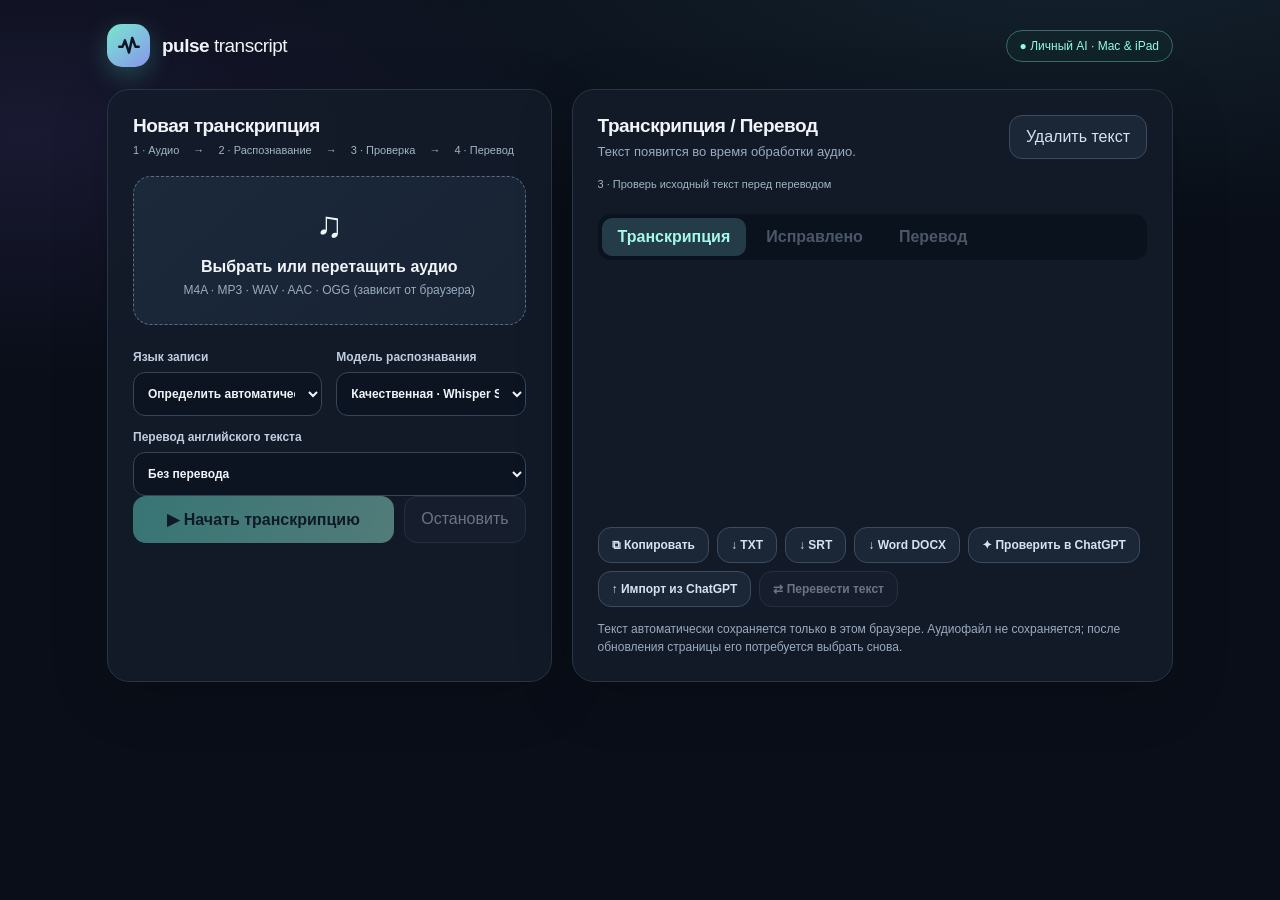
==== commit 44cb5121: "Add Bionic local editor selection and ChatGPT handoff with complete transcript import" ====
--- a/pulse-transcript/index.html
+++ b/pulse-transcript/index.html
@@ -49,7 +49,16 @@
 <button class="secondary" id="txt">↓ TXT</button>
 <button class="secondary" id="srt">↓ SRT</button>
 <button class="secondary" id="docx">↓ Word DOCX</button>
-<button class="secondary" id="correct" hidden disabled>✎ Исправить текст на Mac</button><button class="secondary" id="translate">⇄ Перевести текст</button>
+<button class="secondary" id="chatgpt" title="Копирует текст с инструкцией и открывает ChatGPT">✦ Проверить в ChatGPT</button>
+<button class="secondary" id="showimport">↑ Импорт из ChatGPT</button>
+<button class="secondary" id="correct" hidden disabled>✎ Исправить на Mac</button><button class="secondary" id="translate">⇄ Перевести текст</button>
+</div>
+<div id="editorSettings" hidden style="margin-top:12px">
+ <div class="settings"><label class="field">Локальная модель<select id="editorProvider"><option value="bionic">Bionic · Qwen 3.5 9B (LM Studio)</option><option value="ollama">Ollama · локальная Qwen</option></select></label><label class="field">Редакция<select id="editorMode"><option value="literary">Литературная, без изменения смысла</option><option value="faithful">Минимальные исправления</option></select></label></div>
+</div>
+<div id="importArea" hidden style="margin-top:12px">
+ <label class="field">Исправленный ответ из ChatGPT<textarea id="importText" rows="5" style="width:100%;min-height:100px;background:#0d1623;color:#f4f7fa;border:1px solid #304154;border-radius:12px;padding:12px" placeholder="Вставь сюда полный ответ ChatGPT с метками [[0001]], [[0002]]…"></textarea></label>
+ <div class="controls" style="margin-top:8px"><button class="secondary" id="applyImport">Применить исправления</button><button class="secondary" id="closeImport">Закрыть</button></div>
 </div>
 <p class="note" style="margin-bottom:0">Текст автоматически сохраняется только в этом браузере. Аудиофайл не сохраняется; после обновления страницы его потребуется выбрать снова.</p>
 </section>
@@ -97,13 +106,13 @@
 function textBlob(t,mime){return new Blob(["\ufeff",t],{type:mime||"text/plain;charset=utf-8"});}
 function srtString(){return state.chunks.map((c,i)=>{const fmt=n=>time(n).replace(".",",")+",000";return (i+1)+"\n"+fmt(c.start)+" --> "+fmt(c.end)+"\n"+lineText(c).trim()+"\n";}).join("\n");}
 function xmlEscape(s){return String(s).replace(/&/g,"&amp;").replace(/</g,"&lt;").replace(/>/g,"&gt;").replace(/"/g,"&quot;").replace(/'/g,"&apos;");}
-function docxXml(){const par=(text)=>"<w:p><w:r><w:t xml:space=\"preserve\">"+xmlEscape(text)+"</w:t></w:r></w:p>";return '<?xml version="1.0" encoding="UTF-8" standalone="yes"?><w:document xmlns:w="http://schemas.openxmlformats.org/wordprocessingml/2006/main"><w:body>'+par(state.name)+state.chunks.map(c=>par("["+time(c.start)+"] "+(state.view==="translation"?c.translation:c.text))).join("")+"<w:sectPr/></w:body></w:document>";}
+function docxXml(){const par=(text)=>"<w:p><w:r><w:t xml:space=\"preserve\">"+xmlEscape(text)+"</w:t></w:r></w:p>";return '<?xml version="1.0" encoding="UTF-8" standalone="yes"?><w:document xmlns:w="http://schemas.openxmlformats.org/wordprocessingml/2006/main"><w:body>'+par(state.name)+state.chunks.map(c=>par("["+time(c.start)+"] "+lineText(c))).join("")+"<w:sectPr/></w:body></w:document>";}
 async function saveDocx(){try{const mod=await import("https://cdn.jsdelivr.net/npm/fflate@0.8.2/esm/browser.js");const enc=new TextEncoder();const files={"[Content_Types].xml":enc.encode('<?xml version="1.0" encoding="UTF-8"?><Types xmlns="http://schemas.openxmlformats.org/package/2006/content-types"><Default Extension="rels" ContentType="application/vnd.openxmlformats-package.relationships+xml"/><Default Extension="xml" ContentType="application/xml"/><Override PartName="/word/document.xml" ContentType="application/vnd.openxmlformats-officedocument.wordprocessingml.document.main+xml"/></Types>'),"_rels/.rels":enc.encode('<?xml version="1.0" encoding="UTF-8"?><Relationships xmlns="http://schemas.openxmlformats.org/package/2006/relationships"><Relationship Id="rId1" Type="http://schemas.openxmlformats.org/officeDocument/2006/relationships/officeDocument" Target="word/document.xml"/></Relationships>'),"word/document.xml":enc.encode(docxXml())};download(baseName()+(state.view==="translation"?"-перевод":state.view==="corrected"?"-исправлено":"")+".docx",new Blob([mod.zipSync(files)],{type:"application/vnd.openxmlformats-officedocument.wordprocessingml.document"}));}catch(err){message("Не удалось создать DOCX: "+err.message+". Можно сохранить TXT.",true);}}
 el("taboriginal").addEventListener("click",()=>{state.view="text";render();});el("tabtranslated").addEventListener("click",()=>{if(state.translated){state.view="translation";render();}});
 el("tabcorrected").addEventListener("click",()=>{if(state.chunks.some(c=>c.corrected)){state.view="corrected";render();}});
 el("copy").addEventListener("click",async()=>{try{await navigator.clipboard.writeText(plain());message("Текст скопирован.");}catch(e){message("Не удалось скопировать. Выбери и скопируй текст вручную.",true);}});
-el("txt").addEventListener("click",()=>download(baseName()+(state.view==="translation"?"-перевод":"")+".txt",textBlob(plain())));
-el("srt").addEventListener("click",()=>download(baseName()+(state.view==="translation"?"-перевод":"")+".srt",textBlob(srtString())));
+el("txt").addEventListener("click",()=>download(baseName()+(state.view==="translation"?"-перевод":state.view==="corrected"?"-исправлено":"")+".txt",textBlob(plain())));
+el("srt").addEventListener("click",()=>download(baseName()+(state.view==="translation"?"-перевод":state.view==="corrected"?"-исправлено":"")+".srt",textBlob(srtString())));
 el("docx").addEventListener("click",saveDocx);
 el("clear").addEventListener("click",()=>{if(!confirm("Удалить сохранённый текст транскрипции?"))return;localStorage.removeItem(storageKey);state.chunks=[];state.transcribed=false;state.translated=false;state.view="text";render();});
 el("cancel").addEventListener("click",()=>{state.stop=true;message("Остановка после текущего фрагмента…");});
@@ -228,6 +237,7 @@
   }
   macBridgeReady=true;
   el("correct").hidden=false;
+  el("editorSettings").hidden=false;
   select.value="mac-turbo";
   buttons();
   message("Mac-движок подключён. Распознавание выполняется локально на Mac через MLX.");
@@ -262,12 +272,15 @@
   const payload=await response.json();
   if(!response.ok)throw new Error(payload.error||"Ошибка Mac-движка");
   if(!Array.isArray(payload.chunks)||!payload.chunks.length)throw new Error("Mac не вернул текст");
+  const expectedDuration=await playerDuration();
+  if(expectedDuration&&Math.abs(expectedDuration-Number(payload.duration))>Math.max(3,expectedDuration*.015))
+    throw new Error("Mac обработал "+time(payload.duration)+", но исходный файл длится "+time(expectedDuration)+". Транскрипцию нельзя считать полной.");
   // The previous transcript remains intact until the new complete result arrives.
   state.chunks=payload.chunks.map(c=>({
    start:Number(c.start)||0,end:Number(c.end)||0,text:String(c.text||""),
    raw:String(c.raw??c.text??""),warning:!!c.warning,corrected:"",translation:""
   }));
-  state.name=state.file.name;state.source=language;state.view="text";
+  state.name=state.file.name;state.source=language==="auto"?(["uk","ru","en"].includes(payload.language)?payload.language:"auto"):language;state.view="text";
   state.transcribed=true;state.translated=false;save();render();
   status("Распознавание завершено",100);
   message("Mac обработал запись длительностью "+time(payload.duration)+". Проверь текст и сохрани.");
@@ -285,9 +298,10 @@
  if(!macBridgeReady||state.running||!state.transcribed)return;
  const token=new URLSearchParams(location.search).get("token");
  if(!token){message("Открой личный адрес Mac с ключом token.",true);return;}
+ if(!["uk","ru","en"].includes(state.source)){message("Перед коррекцией выбери исходный язык в настройках, а не автоопределение.",true);return;}
  state.macRunning=true;toggleRunning(true);
  status("Коррекция на Mac",1);
- message("Локальная Ollama создаёт отдельный черновик. Оригинал остаётся без изменений.");
+ message("Локальный редактор создаёт отдельный черновик. Оригинал остаётся без изменений.");
  let poller=null;
  try{
   poller=setInterval(async()=>{
@@ -296,7 +310,7 @@
   },1800);
   const r=await fetch("/api/correct?token="+encodeURIComponent(token),{
    method:"POST",headers:{"Content-Type":"application/json"},
-   body:JSON.stringify({language:state.source==="auto"?"uk":state.source,texts:state.chunks.map(c=>c.text)})
+   body:JSON.stringify({language:state.source==="auto"?"uk":state.source,texts:state.chunks.map(c=>c.text),provider:el("editorProvider").value,mode:el("editorMode").value})
   });
   const payload=await r.json();
   if(!r.ok)throw new Error(payload.error||"Ошибка коррекции");
@@ -310,6 +324,65 @@
  }finally{if(poller!==null)clearInterval(poller);state.macRunning=false;toggleRunning(false);}
 }
 el("correct").addEventListener("click",runCorrection);
+
+function chatgptRequest(){
+ const parts=state.chunks.map((c,i)=>"[["
+   +String(i+1).padStart(4,"0")+"]] "+c.text);
+ const lang=({"uk":"украинский","ru":"русский","en":"английский"})[state.source]||"украинский";
+ return [
+  "Ты редактор расшифрованных выступлений Свидетелей Иеговы. Перед тобой АВТОМАТИЧЕСКАЯ транскрипция ("+lang+").",
+  "Исправь ошибочно распознанные слова, грамматику и пунктуацию. Сделай текст естественным и грамотным, в стиле украинских/русских публикаций Свидетелей Иеговы в зависимости от языка записи.",
+  "Используй корректную терминологию: Єгова/Иегова, Ісус Христос/Иисус Христос, Біблія/Библия, Святе Письмо/Священное Писание, Прислів'я/Притчи, районний конгрес/районный конгресс.",
+  "Сохраняй мысли оратора, последовательность, библейские ссылки и все существенные детали. Не додумывай отсутствующие мысли, имена или стихи. Если текст непонятен, отметь [неразборчиво] вместо выдумывания.",
+  "ВАЖНО: каждая строка помечена [[0001]], [[0002]] и т. д. Верни РОВНО такое же число частей в исходном порядке, не объединяя и не пропуская. Сохраняй метку в начале каждой части, затем исправленный текст. Без вступления, таблицы, списка замечаний, Markdown или вывода.",
+  "Это стилистическая редакция, не проверка точности цитат по первоисточникам. Не утверждай, что цитаты проверены.",
+  "ТЕКСТ:\n"+parts.join("\n")
+ ].join("\n\n");
+}
+el("chatgpt").addEventListener("click",()=>{
+ if(!state.transcribed){message("Сначала получи транскрипцию.",true);return;}
+ const prompt=chatgptRequest();
+ window.open("https://chatgpt.com/","_blank","noopener,noreferrer");
+ navigator.clipboard.writeText(prompt).then(()=>{
+  message("Текст и правила редакции скопированы. Вставь в новый чат (⌘V), отправь, затем скопируй весь ответ и нажми «Импорт из ChatGPT».");
+ }).catch(()=>{
+  el("importArea").hidden=false;
+  el("importText").value=prompt;
+  el("importText").focus();
+  el("importText").select();
+  message("Браузер запретил копирование. Текст выделен ниже: скопируй его вручную и вставь в ChatGPT.",true);
+ });
+});
+el("showimport").addEventListener("click",()=>{if(!state.transcribed){message("Нет текста для исправления.",true);return;}el("importArea").hidden=false;el("importText").focus();});
+el("closeImport").addEventListener("click",()=>{el("importArea").hidden=true;});
+function parseChatgptText(input,expected){
+ const regex=/^\[\[(\d{4})\]\]\s*/gm;const parts=[...input.matchAll(regex)];
+ if(parts.length!==expected)throw new Error("Получено "+parts.length+" фрагментов, ожидалось "+expected+". Попроси ChatGPT вернуть полный текст со всеми метками.");
+ const out=[];
+ for(let i=0;i<expected;i++){
+  if(Number(parts[i][1])!==i+1)throw new Error("Неправильный порядок меток около [["
+    +String(i+1).padStart(4,"0")+"]].");
+  const from=parts[i].index+parts[i][0].length;
+  const until=i+1<parts.length?parts[i+1].index:input.length;
+  const part=input.slice(from,until).trim();
+  if(!part)throw new Error("Пустой фрагмент [["
+    +String(i+1).padStart(4,"0")+"]].");
+  out.push(part);
+ }
+ return out;
+}
+el("applyImport").addEventListener("click",()=>{
+ if(!state.transcribed)return;
+ try{
+  const result=parseChatgptText(el("importText").value,state.chunks.length);
+  state.chunks.forEach((c,i)=>{c.corrected=result[i];});
+  state.view="corrected";save();render();
+  el("importArea").hidden=true;
+  status("Исправленная копия импортирована",100);
+  message("Все "+result.length+" исправленных фрагментов сохранены отдельно. Сравни их с оригиналом и аудиозаписью.");
+ }catch(error){message("Не удалось импортировать: "+error.message,true);}
+});
+
 detectMacBridge();
 el("start").addEventListener("click",async()=>{if(!state.file||state.running)return;if(el("model").value==="mac-turbo"){await runMacTranscription();return;}const target=el("target").value,lang=el("language").value;if(target!=="none"&&lang!=="en"){message("Чтобы перевести на русский или украинский, выбери язык записи «Английский».",true);return;}toggleRunning(true);state.stop=false;status("Проверка аудио",0);message("Сравниваю длительность записи и доступного для распознавания звука…");try{status("Чтение аудиофайла",10);message("Декодирую аудио. Длинные записи могут потребовать много оперативной памяти.");const ctx=new (window.AudioContext||window.webkitAudioContext)();let audio;try{const bytes=await state.file.arrayBuffer();audio=await ctx.decodeAudioData(bytes);}finally{await ctx.close();}const duration=audio.duration;
 const displayed=await playerDuration();
